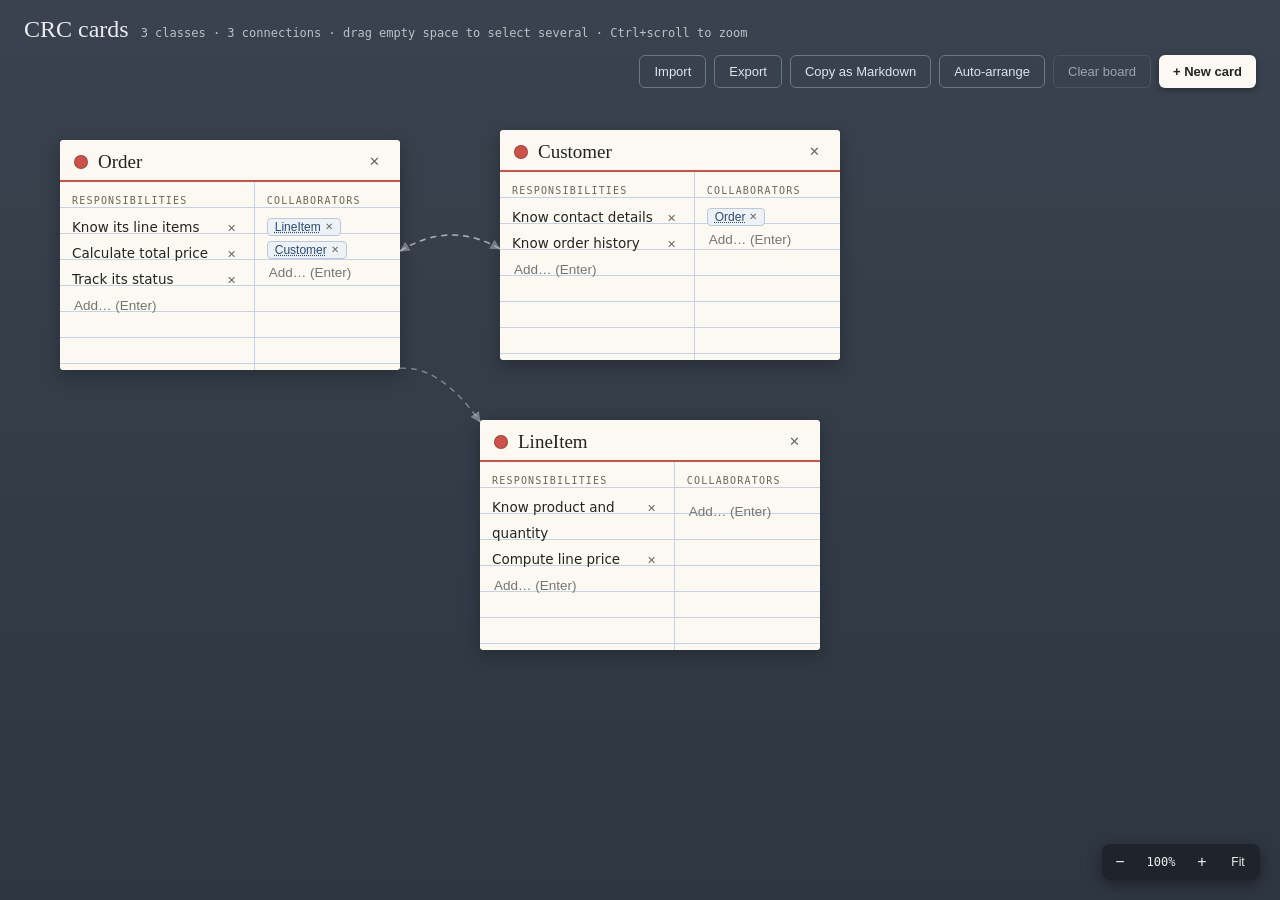
==== public/crc-card-board.html @ 5c0baceb "Replace Agora's text CRC editor with the interactive card board Swap the text-DSL CRC tool for the s" ====
<!DOCTYPE html>
<html lang="en">
<head>
<meta charset="UTF-8">
<meta name="viewport" content="width=device-width, initial-scale=1.0">
<title>CRC Cards — offline board</title>
<!-- Classification: internal · GWF Tier 0 personal prototype · runs fully offline, data stays in this browser -->
<style>
  :root {
    --desk:#39424E; --desk-edge:#2E3640; --card:#FBF9F2; --shadow:rgba(15,20,26,.35);
    --rule:#C3D3E4; --red:#CC5148; --ink:#26241F; --ink-soft:#6B675C;
    --chip-bg:#EDF2F7; --chip-bd:#B9C9DB; --btn:#2B4A73;
    --line:rgba(233,238,244,.4); --line-hot:#CC5148;
  }
  * { box-sizing:border-box; }
  html,body { margin:0; height:100%; }
  body {
    display:flex; flex-direction:column;
    background:linear-gradient(180deg,var(--desk),var(--desk-edge));
    font-family:system-ui,-apple-system,"Segoe UI",sans-serif; color:var(--ink);
    overflow:hidden;
  }
  header { display:flex; flex-wrap:wrap; align-items:baseline; gap:12px; padding:16px 24px 12px; color:#E8ECF1; flex-shrink:0; }
  header h1 { margin:0; font-family:Georgia,"Times New Roman",serif; font-weight:400; font-size:24px; }
  #stats { font-family:ui-monospace,Consolas,monospace; font-size:12px; opacity:.75; }
  .actions { margin-left:auto; display:flex; gap:8px; flex-wrap:wrap; }
  .hbtn { background:transparent; color:#DDE5EC; border:1px solid #6B7885; border-radius:6px; padding:8px 14px; font-size:13px; cursor:pointer; }
  .hbtn.subtle { color:#9AA6B2; border-color:#4A555F; }
  .hbtn.primary { background:var(--card); color:var(--ink); border:none; font-weight:600; box-shadow:0 2px 6px rgba(0,0,0,.3); }
  #scroll { flex:1; overflow:auto; position:relative; }
  #world { position:relative; transform-origin:0 0; }
  #wires { position:absolute; inset:0; pointer-events:none; }
  .crc-card {
    position:absolute; width:340px; min-height:230px; display:flex; flex-direction:column;
    background:var(--card); border-radius:3px; box-shadow:0 6px 16px var(--shadow);
    cursor:grab; user-select:none; touch-action:none;
  }
  .crc-card.sel { box-shadow:0 0 0 3px rgba(255,255,255,.9), 0 8px 20px var(--shadow); }
  .card-head { display:flex; align-items:center; gap:8px; padding:10px 14px 6px; border-bottom:2px solid var(--red); }
  .dot { width:14px; height:14px; border-radius:50%; border:1.5px solid rgba(0,0,0,.2); cursor:pointer; padding:0; flex-shrink:0; }
  .palette { display:flex; gap:8px; padding:8px 14px; border-bottom:1px solid var(--rule); background:rgba(0,0,0,.03); }
  .palette button { width:18px; height:18px; border-radius:50%; cursor:pointer; padding:0; border:1.5px solid rgba(0,0,0,.15); }
  .palette button.cur { border:2px solid #26241F; }
  .card-head input { flex:1; border:none; outline:none; background:transparent; font-family:Georgia,serif; font-size:19px; color:var(--ink); cursor:text; }
  .xbtn { border:none; background:transparent; color:var(--ink-soft); cursor:pointer; padding:2px 6px; line-height:1; }
  .cols { display:flex; flex:1; }
  .col { padding:6px 12px 12px; line-height:26px;
    background-image:repeating-linear-gradient(180deg,transparent 0,transparent 25px,var(--rule) 25px,var(--rule) 26px); }
  .col.resp { flex:1.4; } .col.coll { flex:1; }
  .divider { width:1px; background:var(--rule); }
  .eyebrow { font-family:ui-monospace,Consolas,monospace; font-size:10px; letter-spacing:.12em; text-transform:uppercase; color:var(--ink-soft); }
  .ritem { display:flex; gap:6px; font-size:13.5px; align-items:baseline; }
  .ritem span { flex:1; }
  .ritem .xbtn { font-size:11px; }
  .col input { width:100%; border:none; outline:none; background:transparent; font-size:13.5px; color:var(--ink); line-height:26px; cursor:text; }
  .warn { font-size:11.5px; color:var(--red); margin:4px 0 0; line-height:1.4; }
  .chips { display:flex; flex-wrap:wrap; gap:5px; padding-top:4px; }
  .chip { display:inline-flex; align-items:center; gap:4px; background:var(--chip-bg); border:1px solid var(--chip-bd); border-radius:4px; padding:1px 7px; font-size:12px; line-height:18px; }
  .chip .go { border:none; background:transparent; padding:0; font-size:12px; color:var(--ink-soft); cursor:default; }
  .chip .go.linked { color:var(--btn); text-decoration:underline dotted; cursor:pointer; }
  .chip .xbtn { font-size:10px; padding:0; }
  .sugg { display:flex; flex-wrap:wrap; gap:4px; }
  .sugg button { border:1px dashed var(--chip-bd); background:transparent; border-radius:4px; padding:0 7px; font-size:11.5px; color:var(--btn); cursor:pointer; line-height:18px; }
  #marquee { position:absolute; border:1.5px dashed var(--red); background:rgba(204,81,72,.08); pointer-events:none; display:none; }
  #empty { text-align:center; color:#B9C2CC; margin-top:90px; }
  #empty p.big { font-family:Georgia,serif; font-size:20px; margin:0; }
  #zoomctl { position:fixed; bottom:20px; right:20px; display:flex; align-items:center; gap:2px; background:#1E242C; border-radius:8px; box-shadow:0 4px 14px rgba(0,0,0,.4); padding:3px; }
  #zoomctl button { border:none; background:transparent; color:#EDF1F5; height:30px; border-radius:6px; cursor:pointer; }
  #zoomctl button:hover { background:#333B45; }
  .zb { width:30px; font-size:16px; } .zfit { width:38px; font-size:12px; } #zpct { width:48px; font-size:12px; font-family:ui-monospace,Consolas,monospace; }
  #toast { position:fixed; bottom:22px; left:50%; transform:translateX(-50%); background:#1E242C; color:#EDF1F5; padding:10px 18px; border-radius:8px; font-size:13px; box-shadow:0 4px 14px rgba(0,0,0,.4); display:none; }
</style>
</head>
<body>
<header>
  <h1>CRC cards</h1>
  <span id="stats"></span>
  <div class="actions">
    <input type="file" id="fileInput" accept=".json,application/json" style="display:none" aria-label="Import board file">
    <button class="hbtn" id="btnImport">Import</button>
    <button class="hbtn" id="btnExport">Export</button>
    <button class="hbtn" id="btnMd">Copy as Markdown</button>
    <button class="hbtn" id="btnArrange">Auto-arrange</button>
    <button class="hbtn subtle" id="btnClear">Clear board</button>
    <button class="hbtn primary" id="btnAdd">+ New card</button>
  </div>
</header>

<div id="scroll">
  <div id="empty" style="display:none">
    <p class="big">The desk is empty.</p>
    <p style="font-size:13px;margin-top:8px">Add a card per candidate class. Collaborator lines appear once names match.</p>
    <button class="hbtn primary" id="btnAddEmpty" style="margin-top:16px;padding:10px 20px;font-size:14px">+ First card</button>
  </div>
  <div id="sizer"><div id="world">
    <svg id="wires" xmlns="http://www.w3.org/2000/svg">
      <defs>
        <marker id="arr" viewBox="0 0 10 10" refX="9" refY="5" markerWidth="7" markerHeight="7" orient="auto-start-reverse">
          <path d="M 0 0 L 10 5 L 0 10 z" fill="rgba(233,238,244,.4)"/>
        </marker>
        <marker id="arrHot" viewBox="0 0 10 10" refX="9" refY="5" markerWidth="7" markerHeight="7" orient="auto-start-reverse">
          <path d="M 0 0 L 10 5 L 0 10 z" fill="#CC5148"/>
        </marker>
      </defs>
      <g id="wireG"></g>
    </svg>
    <div id="cardsLayer"></div>
    <div id="marquee"></div>
  </div></div>
</div>

<div id="zoomctl">
  <button class="zb" id="zOut" title="Zoom out" aria-label="Zoom out">−</button>
  <button id="zpct" title="Reset to 100%">100%</button>
  <button class="zb" id="zIn" title="Zoom in" aria-label="Zoom in">+</button>
  <button class="zfit" id="zFit" title="Fit all cards in view">Fit</button>
</div>
<div id="toast"></div>

<script>
"use strict";
const CARD_W = 340, STORE_KEY = "crc-board";
const COLORS = ["#CC5148", "#3E6FA3", "#4E8A5E", "#C98A2B", "#7C5FA8", "#6B7885"];
const uid = () => Math.random().toString(36).slice(2, 10);

let cards = [];
let selected = new Set();
let zoom = 1;
let drag = null;      // { sx, sy, z, origins:{id:{x,y}} }
let marq = null;      // { x1, y1, additive, base:Set }
let toastTimer = null, saveTimer = null;

const $ = (id) => document.getElementById(id);
const scrollEl = $("scroll"), world = $("world"), sizer = $("sizer"),
      wires = $("wires"), wireG = $("wireG"), layer = $("cardsLayer"),
      marqueeEl = $("marquee"), emptyEl = $("empty");

/* ---------- persistence (localStorage of this browser) ---------- */
function load() {
  try {
    const raw = localStorage.getItem(STORE_KEY);
    if (raw) { const p = JSON.parse(raw); if (Array.isArray(p.cards)) { cards = p.cards; return; } }
  } catch (e) {}
  cards = [
    { id: uid(), name: "Order", responsibilities: ["Know its line items", "Calculate total price", "Track its status"], collaborators: ["LineItem", "Customer"], x: 60, y: 40 },
    { id: uid(), name: "LineItem", responsibilities: ["Know product and quantity", "Compute line price"], collaborators: [], x: 480, y: 320 },
    { id: uid(), name: "Customer", responsibilities: ["Know contact details", "Know order history"], collaborators: ["Order"], x: 500, y: 30 },
  ];
}
function save() {
  clearTimeout(saveTimer);
  saveTimer = setTimeout(() => {
    try { localStorage.setItem(STORE_KEY, JSON.stringify({ cards })); } catch (e) {}
  }, 400);
}

/* ---------- helpers ---------- */
const byId = (id) => cards.find((c) => c.id === id);
const cardEl = (id) => layer.querySelector('[data-id="' + id + '"]');
const cardH = (id) => { const el = cardEl(id); return el ? el.offsetHeight : 260; };
const names = () => cards.map((c) => c.name.trim()).filter(Boolean);
const findByName = (n) => cards.find((c) => c.name.trim().toLowerCase() === n.trim().toLowerCase());
function toast(msg) {
  const t = $("toast"); t.textContent = msg; t.style.display = "block";
  clearTimeout(toastTimer); toastTimer = setTimeout(() => (t.style.display = "none"), 2200);
}
function boardCoords(e) {
  const r = scrollEl.getBoundingClientRect();
  return { x: (e.clientX - r.left + scrollEl.scrollLeft) / zoom, y: (e.clientY - r.top + scrollEl.scrollTop) / zoom };
}
function autoLayout() {
  const cols = Math.max(1, Math.ceil(Math.sqrt(cards.length)));
  cards.forEach((c, i) => { c.x = 50 + (i % cols) * (CARD_W + 90); c.y = 40 + Math.floor(i / cols) * 330; });
}

/* ---------- rendering ---------- */
function render(refocus) {
  emptyEl.style.display = cards.length ? "none" : "block";
  sizer.style.display = cards.length ? "block" : "none";
  layer.innerHTML = "";
  for (const c of cards) layer.appendChild(buildCard(c));
  layoutWorld();
  renderLines();
  updateStats();
  save();
  if (refocus) {
    const el = cardEl(refocus.id);
    const inp = el && el.querySelector('input[data-role="' + refocus.role + '"]');
    if (inp) inp.focus();
  }
}
function layoutWorld() {
  const w = Math.max(1200, ...cards.map((c) => c.x + CARD_W + 120), 0);
  const h = Math.max(700, ...cards.map((c) => c.y + cardH(c.id) + 120), 0);
  world.style.width = w + "px"; world.style.height = h + "px";
  world.style.transform = "scale(" + zoom + ")";
  sizer.style.width = w * zoom + "px"; sizer.style.height = h * zoom + "px";
  wires.setAttribute("width", w); wires.setAttribute("height", h);
  $("zpct").textContent = Math.round(zoom * 100) + "%";
}
function renderLines() {
  wireG.innerHTML = "";
  let count = 0;
  const center = (c) => ({ cx: c.x + CARD_W / 2, cy: c.y + cardH(c.id) / 2 });
  const edge = (from, to) => {
    const w = CARD_W / 2, h = cardH(from.id) / 2, a = center(from), b = center(to);
    const dx = b.cx - a.cx, dy = b.cy - a.cy;
    if (!dx && !dy) return { x: a.cx, y: a.cy };
    const s = Math.min(Math.abs(w / (dx || 1e-6)), Math.abs(h / (dy || 1e-6)));
    return { x: a.cx + dx * s, y: a.cy + dy * s };
  };
  for (const c of cards) for (const n of c.collaborators) {
    const t = findByName(n);
    if (!t || t.id === c.id) continue;
    count++;
    const hot = selected.has(c.id) || selected.has(t.id);
    const a = edge(c, t), b = edge(t, c);
    const mx = (a.x + b.x) / 2, my = (a.y + b.y) / 2 - 30;
    const p = document.createElementNS("http://www.w3.org/2000/svg", "path");
    p.setAttribute("d", "M " + a.x + " " + a.y + " Q " + mx + " " + my + " " + b.x + " " + b.y);
    p.setAttribute("fill", "none");
    p.setAttribute("stroke", hot ? "#CC5148" : "rgba(233,238,244,.4)");
    p.setAttribute("stroke-width", hot ? 2.5 : 1.5);
    if (!hot) p.setAttribute("stroke-dasharray", "6 5");
    p.setAttribute("marker-end", hot ? "url(#arrHot)" : "url(#arr)");
    wireG.appendChild(p);
  }
  wireG.dataset.count = count;
  updateStats();
}
function updateStats() {
  const n = cards.length, l = Number(wireG.dataset.count || 0);
  $("stats").textContent = n + (n === 1 ? " class" : " classes") + " · " + l + (l === 1 ? " connection" : " connections")
    + (selected.size > 1 ? " · " + selected.size + " selected" : "")
    + " · drag empty space to select several · Ctrl+scroll to zoom";
}
function applySelection() {
  layer.querySelectorAll(".crc-card").forEach((el) => el.classList.toggle("sel", selected.has(el.dataset.id)));
  renderLines();
}

/* ---------- card DOM ---------- */
function buildCard(c) {
  const root = document.createElement("div");
  root.className = "crc-card" + (selected.has(c.id) ? " sel" : "");
  root.dataset.id = c.id;
  root.style.left = c.x + "px"; root.style.top = c.y + "px";

  const head = document.createElement("div"); head.className = "card-head";
  const col = c.color || COLORS[0];
  head.style.borderBottomColor = col;
  const dot = document.createElement("button");
  dot.className = "dot"; dot.style.background = col;
  dot.title = "Card color"; dot.setAttribute("aria-label", "Change card color");
  const palette = document.createElement("div");
  palette.className = "palette"; palette.style.display = "none";
  COLORS.forEach((pc) => {
    const b = document.createElement("button");
    b.style.background = pc;
    if (pc === col) b.className = "cur";
    b.setAttribute("aria-label", "Set card color " + pc);
    b.addEventListener("click", () => { c.color = pc; render(); });
    palette.appendChild(b);
  });
  dot.addEventListener("click", () => {
    palette.style.display = palette.style.display === "none" ? "flex" : "none";
  });
  const nameIn = document.createElement("input");
  nameIn.value = c.name; nameIn.placeholder = "Class name"; nameIn.setAttribute("aria-label", "Class name");
  nameIn.addEventListener("input", () => { c.name = nameIn.value; save(); });
  nameIn.addEventListener("change", () => render());
  const del = document.createElement("button"); del.className = "xbtn"; del.textContent = "✕"; del.title = "Remove card";
  del.addEventListener("click", () => { cards = cards.filter((x) => x.id !== c.id); selected.delete(c.id); render(); });
  head.append(dot, nameIn, del);

  const cols = document.createElement("div"); cols.className = "cols";
  const resp = document.createElement("div"); resp.className = "col resp";
  resp.innerHTML = '<div class="eyebrow">Responsibilities</div>';
  c.responsibilities.forEach((r, i) => {
    const row = document.createElement("div"); row.className = "ritem";
    const sp = document.createElement("span"); sp.textContent = r;
    const x = document.createElement("button"); x.className = "xbtn"; x.textContent = "✕"; x.setAttribute("aria-label", "Remove responsibility");
    x.addEventListener("click", () => { c.responsibilities.splice(i, 1); render(); });
    row.append(sp, x); resp.appendChild(row);
  });
  const rIn = document.createElement("input");
  rIn.placeholder = "Add… (Enter)"; rIn.dataset.role = "resp"; rIn.setAttribute("aria-label", "Add responsibility");
  const commitR = (refocus) => { const v = rIn.value.trim(); if (!v) return; c.responsibilities.push(v); render(refocus ? { id: c.id, role: "resp" } : null); };
  rIn.addEventListener("keydown", (e) => { if (e.key === "Enter") commitR(true); });
  rIn.addEventListener("blur", () => commitR(false));
  resp.appendChild(rIn);
  if (c.responsibilities.length > 4) {
    const w = document.createElement("p"); w.className = "warn";
    w.textContent = "Getting crowded — a card this full often hides two classes.";
    resp.appendChild(w);
  }

  const divider = document.createElement("div"); divider.className = "divider";

  const coll = document.createElement("div"); coll.className = "col coll";
  coll.innerHTML = '<div class="eyebrow">Collaborators</div>';
  const chips = document.createElement("div"); chips.className = "chips";
  c.collaborators.forEach((n) => {
    const chip = document.createElement("span"); chip.className = "chip";
    const linked = !!findByName(n);
    const go = document.createElement("button"); go.className = "go" + (linked ? " linked" : "");
    go.textContent = n;
    go.title = linked ? "Go to card" : "No card with this name yet — the line appears once one exists";
    if (linked) go.addEventListener("click", () => jumpTo(n));
    const x = document.createElement("button"); x.className = "xbtn"; x.textContent = "✕"; x.setAttribute("aria-label", "Remove collaborator");
    x.addEventListener("click", () => { c.collaborators = c.collaborators.filter((y) => y !== n); render(); });
    chip.append(go, x); chips.appendChild(chip);
  });
  coll.appendChild(chips);
  const cIn = document.createElement("input");
  cIn.placeholder = "Add… (Enter)"; cIn.dataset.role = "coll"; cIn.setAttribute("aria-label", "Add collaborator");
  const sugg = document.createElement("div"); sugg.className = "sugg";
  const commitC = (val, refocus) => {
    const v = (val != null ? val : cIn.value).trim();
    if (!v || c.collaborators.includes(v)) { cIn.value = ""; sugg.innerHTML = ""; return; }
    c.collaborators.push(v); cIn.value = "";
    render(refocus ? { id: c.id, role: "coll" } : null);
  };
  cIn.addEventListener("keydown", (e) => { if (e.key === "Enter") commitC(null, true); });
  cIn.addEventListener("input", () => {
    sugg.innerHTML = "";
    const q = cIn.value.trim().toLowerCase();
    if (!q) return;
    names()
      .filter((n) => n.toLowerCase() !== c.name.trim().toLowerCase() && !c.collaborators.includes(n) && n.toLowerCase().startsWith(q))
      .slice(0, 4)
      .forEach((n) => {
        const b = document.createElement("button"); b.textContent = n;
        b.addEventListener("pointerdown", (e) => e.preventDefault()); // keep focus
        b.addEventListener("click", () => commitC(n, true));
        sugg.appendChild(b);
      });
  });
  coll.append(cIn, sugg);

  cols.append(resp, divider, coll);
  root.append(head, palette, cols);

  /* drag start (multi-select aware) */
  root.addEventListener("pointerdown", (e) => {
    if (e.target.closest("input, button")) return;
    const additive = e.shiftKey || e.ctrlKey || e.metaKey;
    if (additive) { selected.has(c.id) ? selected.delete(c.id) : selected.add(c.id); }
    else if (!selected.has(c.id)) { selected = new Set([c.id]); }
    applySelection();
    if (!selected.has(c.id)) return;
    const origins = {};
    for (const cc of cards) if (selected.has(cc.id)) origins[cc.id] = { x: cc.x, y: cc.y };
    drag = { sx: e.clientX, sy: e.clientY, z: zoom, origins };
    e.preventDefault();
  });

  return root;
}

function jumpTo(n) {
  const t = findByName(n);
  if (!t) return;
  selected = new Set([t.id]); applySelection();
  scrollEl.scrollTo({ left: Math.max(0, t.x * zoom - 100), top: Math.max(0, t.y * zoom - 100), behavior: "smooth" });
}

/* ---------- global pointer handling (drag + marquee) ---------- */
world.addEventListener("pointerdown", (e) => {
  if (e.target !== world && e.target !== wires && !wires.contains(e.target)) return;
  const p = boardCoords(e);
  marq = { x1: p.x, y1: p.y, additive: e.shiftKey, base: new Set(e.shiftKey ? selected : []) };
  if (!e.shiftKey) { selected = new Set(); applySelection(); }
});
window.addEventListener("pointermove", (e) => {
  if (drag) {
    const dx = (e.clientX - drag.sx) / drag.z, dy = (e.clientY - drag.sy) / drag.z;
    for (const id in drag.origins) {
      const c = byId(id); if (!c) continue;
      c.x = Math.max(0, drag.origins[id].x + dx);
      c.y = Math.max(0, drag.origins[id].y + dy);
      const el = cardEl(id); if (el) { el.style.left = c.x + "px"; el.style.top = c.y + "px"; }
    }
    renderLines();
  } else if (marq) {
    const p = boardCoords(e);
    const minx = Math.min(marq.x1, p.x), maxx = Math.max(marq.x1, p.x);
    const miny = Math.min(marq.y1, p.y), maxy = Math.max(marq.y1, p.y);
    Object.assign(marqueeEl.style, { display: "block", left: minx + "px", top: miny + "px", width: (maxx - minx) + "px", height: (maxy - miny) + "px" });
    selected = new Set(marq.base);
    for (const c of cards)
      if (c.x < maxx && c.x + CARD_W > minx && c.y < maxy && c.y + cardH(c.id) > miny) selected.add(c.id);
    applySelection();
  }
});
window.addEventListener("pointerup", () => {
  if (drag) { layoutWorld(); save(); }
  drag = null; marq = null; marqueeEl.style.display = "none";
});

/* ---------- zoom ---------- */
const clampZoom = (z) => Math.min(1.5, Math.max(0.3, z));
function setZoom(z) { zoom = clampZoom(z); layoutWorld(); }
$("zIn").addEventListener("click", () => setZoom(zoom * 1.15));
$("zOut").addEventListener("click", () => setZoom(zoom / 1.15));
$("zpct").addEventListener("click", () => setZoom(1));
$("zFit").addEventListener("click", () => {
  if (!cards.length) return;
  const maxX = Math.max(...cards.map((c) => c.x + CARD_W)) + 60;
  const maxY = Math.max(...cards.map((c) => c.y + cardH(c.id))) + 60;
  setZoom(Math.min(scrollEl.clientWidth / maxX, scrollEl.clientHeight / maxY, 1));
  scrollEl.scrollTo({ left: 0, top: 0 });
});
scrollEl.addEventListener("wheel", (e) => {
  if (!e.ctrlKey && !e.metaKey) return;
  e.preventDefault();
  setZoom(zoom * (e.deltaY < 0 ? 1.08 : 0.92));
}, { passive: false });

/* ---------- toolbar ---------- */
function addCard() {
  const c = {
    id: uid(), name: "", responsibilities: [], collaborators: [],
    x: scrollEl.scrollLeft / zoom + 80 + (cards.length % 3) * 40,
    y: scrollEl.scrollTop / zoom + 60 + (cards.length % 3) * 40,
  };
  cards.push(c); selected = new Set([c.id]);
  render();
  const el = cardEl(c.id); if (el) el.querySelector("input").focus();
}
$("btnAdd").addEventListener("click", addCard);
$("btnAddEmpty").addEventListener("click", addCard);
$("btnArrange").addEventListener("click", () => { autoLayout(); render(); });
$("btnClear").addEventListener("click", () => {
  if (cards.length && !confirm("Remove all cards?")) return;
  cards = []; selected = new Set(); render();
});
$("btnMd").addEventListener("click", async () => {
  const md = cards.map((c) => {
    const r = c.responsibilities.map((x) => "- " + x).join("\n") || "- (none yet)";
    return "## " + (c.name || "Unnamed class") + "\n\n**Responsibilities**\n" + r + "\n\n**Collaborators:** " + (c.collaborators.join(", ") || "(none)") + "\n";
  }).join("\n");
  try { await navigator.clipboard.writeText("# CRC cards\n\nClassification: internal\n\n" + md); toast("Copied as Markdown"); }
  catch (e) { toast("Copy failed — try again"); }
});
$("btnExport").addEventListener("click", async () => {
  const data = JSON.stringify({ format: "crc-board", version: 1, exported: new Date().toISOString(), classification: "internal", cards }, null, 2);
  try {
    const url = URL.createObjectURL(new Blob([data], { type: "application/json" }));
    const a = document.createElement("a");
    a.href = url; a.download = "crc-board.json";
    document.body.appendChild(a);
    a.click();
    a.remove();
    setTimeout(() => URL.revokeObjectURL(url), 1000);
    toast("Exported crc-board.json — check your Downloads folder");
  } catch (e) {
    try { await navigator.clipboard.writeText(data); toast("Download blocked — JSON copied to clipboard instead"); }
    catch (e2) { toast("Export failed in this browser"); }
  }
});
$("btnImport").addEventListener("click", () => $("fileInput").click());
$("fileInput").addEventListener("change", (e) => {
  const file = e.target.files && e.target.files[0];
  if (!file) return;
  const reader = new FileReader();
  reader.onload = () => {
    try {
      const parsed = JSON.parse(reader.result);
      const list = Array.isArray(parsed) ? parsed : parsed.cards;
      if (!Array.isArray(list)) throw new Error("no cards");
      const clean = list.map((c) => ({
        id: typeof c.id === "string" ? c.id : uid(),
        name: typeof c.name === "string" ? c.name : "",
        responsibilities: Array.isArray(c.responsibilities) ? c.responsibilities.filter((x) => typeof x === "string") : [],
        collaborators: Array.isArray(c.collaborators) ? c.collaborators.filter((x) => typeof x === "string") : [],
        color: typeof c.color === "string" ? c.color : undefined,
        x: typeof c.x === "number" ? c.x : undefined,
        y: typeof c.y === "number" ? c.y : undefined,
      }));
      if (cards.length && !confirm("Replace the current " + cards.length + " card(s) with " + clean.length + " imported card(s)?")) { e.target.value = ""; return; }
      cards = clean;
      if (cards.some((c) => typeof c.x !== "number")) autoLayout();
      selected = new Set();
      render();
      toast("Imported " + cards.length + " card" + (cards.length === 1 ? "" : "s"));
    } catch (err) { toast("Import failed — not a valid CRC board file"); }
    e.target.value = "";
  };
  reader.readAsText(file);
});

/* ---------- go ---------- */
load();
render();
</script>
</body>
</html>
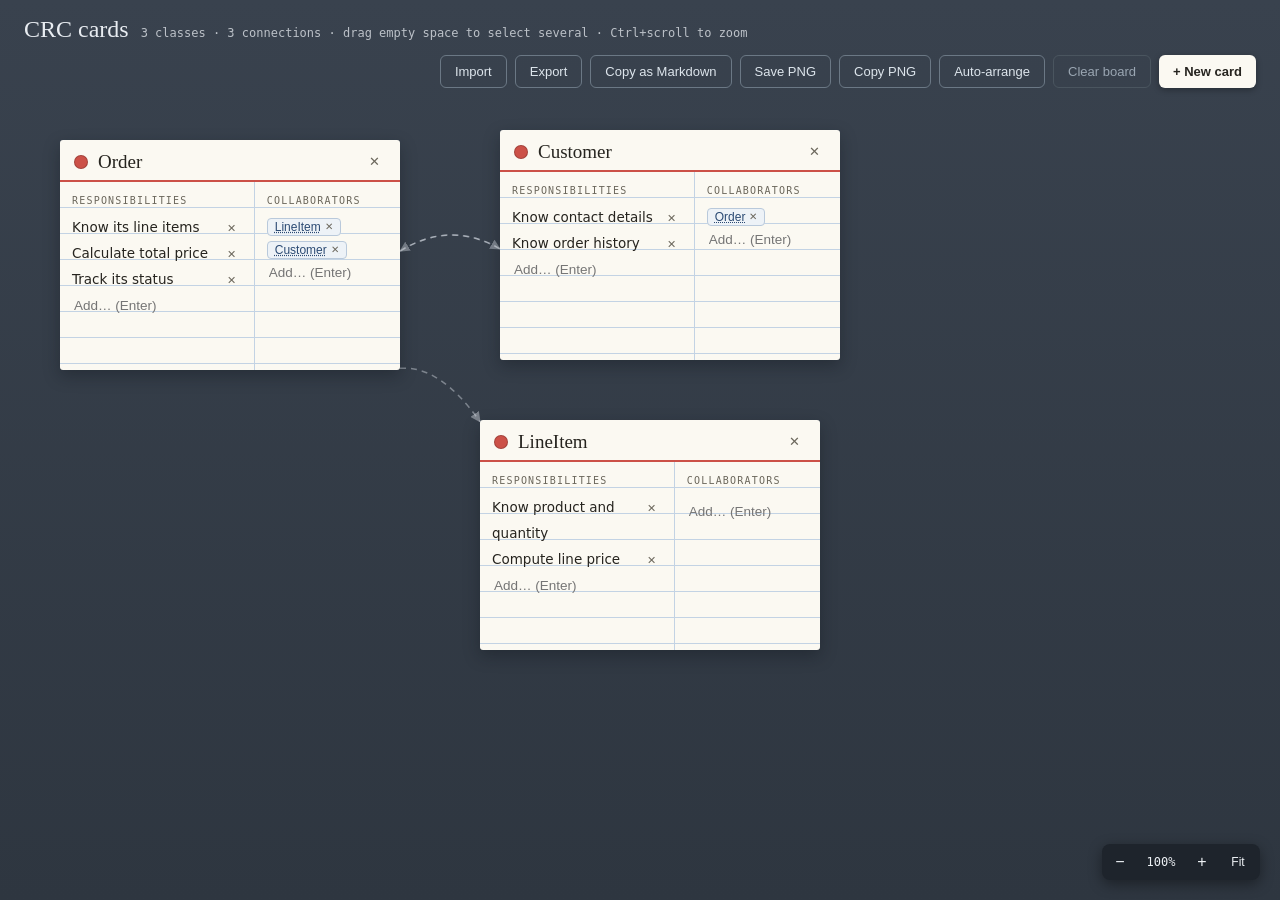
==== commit 8177b4ff: "Export every artifact as PNG and text (copy + download) Add a self-contained, offline PNG rasteriser" ====
--- a/public/crc-card-board.html
+++ b/public/crc-card-board.html
@@ -70,6 +70,7 @@
   .zb { width:30px; font-size:16px; } .zfit { width:38px; font-size:12px; } #zpct { width:48px; font-size:12px; font-family:ui-monospace,Consolas,monospace; }
   #toast { position:fixed; bottom:22px; left:50%; transform:translateX(-50%); background:#1E242C; color:#EDF1F5; padding:10px 18px; border-radius:8px; font-size:13px; box-shadow:0 4px 14px rgba(0,0,0,.4); display:none; }
 </style>
+<script src="export.js"></script>
 </head>
 <body>
 <header>
@@ -80,6 +81,8 @@
     <button class="hbtn" id="btnImport">Import</button>
     <button class="hbtn" id="btnExport">Export</button>
     <button class="hbtn" id="btnMd">Copy as Markdown</button>
+    <button class="hbtn" id="btnPng">Save PNG</button>
+    <button class="hbtn" id="btnCopyPng">Copy PNG</button>
     <button class="hbtn" id="btnArrange">Auto-arrange</button>
     <button class="hbtn subtle" id="btnClear">Clear board</button>
     <button class="hbtn primary" id="btnAdd">+ New card</button>
@@ -160,6 +163,28 @@
 const cardH = (id) => { const el = cardEl(id); return el ? el.offsetHeight : 260; };
 const names = () => cards.map((c) => c.name.trim()).filter(Boolean);
 const findByName = (n) => cards.find((c) => c.name.trim().toLowerCase() === n.trim().toLowerCase());
+// Propagate a class rename to every collaborator reference so links survive the
+// rename. Case-insensitive match; de-dupes if the new name already existed on a
+// card. Returns how many cards were updated.
+function renameRefs(from, to, exceptId) {
+  const f = from.trim().toLowerCase();
+  if (!f || f === to.trim().toLowerCase()) return 0;
+  let changed = 0;
+  for (const cc of cards) {
+    if (cc.id === exceptId) continue;
+    let hit = false;
+    const seen = new Set(), out = [];
+    for (const n of cc.collaborators) {
+      const renamed = n.trim().toLowerCase() === f ? to : n;
+      if (renamed !== n) hit = true;
+      const key = renamed.trim().toLowerCase();
+      if (!seen.has(key)) { seen.add(key); out.push(renamed); }
+    }
+    if (hit) changed++;
+    cc.collaborators = out;
+  }
+  return changed;
+}
 function toast(msg) {
   const t = $("toast"); t.textContent = msg; t.style.display = "block";
   clearTimeout(toastTimer); toastTimer = setTimeout(() => (t.style.display = "none"), 2200);
@@ -267,8 +292,19 @@
   });
   const nameIn = document.createElement("input");
   nameIn.value = c.name; nameIn.placeholder = "Class name"; nameIn.setAttribute("aria-label", "Class name");
+  // Snapshot the name when editing starts so a commit can rewrite references.
+  let nameBefore = c.name;
+  nameIn.addEventListener("focus", () => { nameBefore = c.name; });
   nameIn.addEventListener("input", () => { c.name = nameIn.value; save(); });
-  nameIn.addEventListener("change", () => render());
+  nameIn.addEventListener("change", () => {
+    const from = nameBefore, to = c.name.trim();
+    if (to) {
+      const n = renameRefs(from, to, c.id);
+      if (n) toast("Updated " + n + (n === 1 ? " link to “" : " links to “") + to + "”");
+    }
+    nameBefore = c.name;
+    render();
+  });
   const del = document.createElement("button"); del.className = "xbtn"; del.textContent = "✕"; del.title = "Remove card";
   del.addEventListener("click", () => { cards = cards.filter((x) => x.id !== c.id); selected.delete(c.id); render(); });
   head.append(dot, nameIn, del);
@@ -442,6 +478,29 @@
   }).join("\n");
   try { await navigator.clipboard.writeText("# CRC cards\n\nClassification: internal\n\n" + md); toast("Copied as Markdown"); }
   catch (e) { toast("Copy failed — try again"); }
+});
+// Rasterise the board at 1:1 (ignoring the current zoom) with the desk colour.
+async function boardPng() {
+  if (!window.MentorExport) { toast("Export helper not loaded"); return null; }
+  if (!cards.length) { toast("Board is empty"); return null; }
+  const prev = world.style.transform;
+  world.style.transform = "none";
+  try { return await MentorExport._nodeToBlob(world, { bg: "#39424E", pad: 32 }); }
+  finally { world.style.transform = prev; }
+}
+$("btnPng").addEventListener("click", async () => {
+  const blob = await boardPng();
+  if (blob) { MentorExport._saveBlob(blob, "crc-board.png"); toast("Saved crc-board.png"); }
+  else if (cards.length) toast("Could not render PNG");
+});
+$("btnCopyPng").addEventListener("click", async () => {
+  const blob = await boardPng();
+  if (!blob) return;
+  try {
+    if (!window.ClipboardItem) throw 0;
+    await navigator.clipboard.write([new ClipboardItem({ "image/png": blob })]);
+    toast("PNG copied to clipboard");
+  } catch (e) { toast("Clipboard blocked — use Save PNG"); }
 });
 $("btnExport").addEventListener("click", async () => {
   const data = JSON.stringify({ format: "crc-board", version: 1, exported: new Date().toISOString(), classification: "internal", cards }, null, 2);
